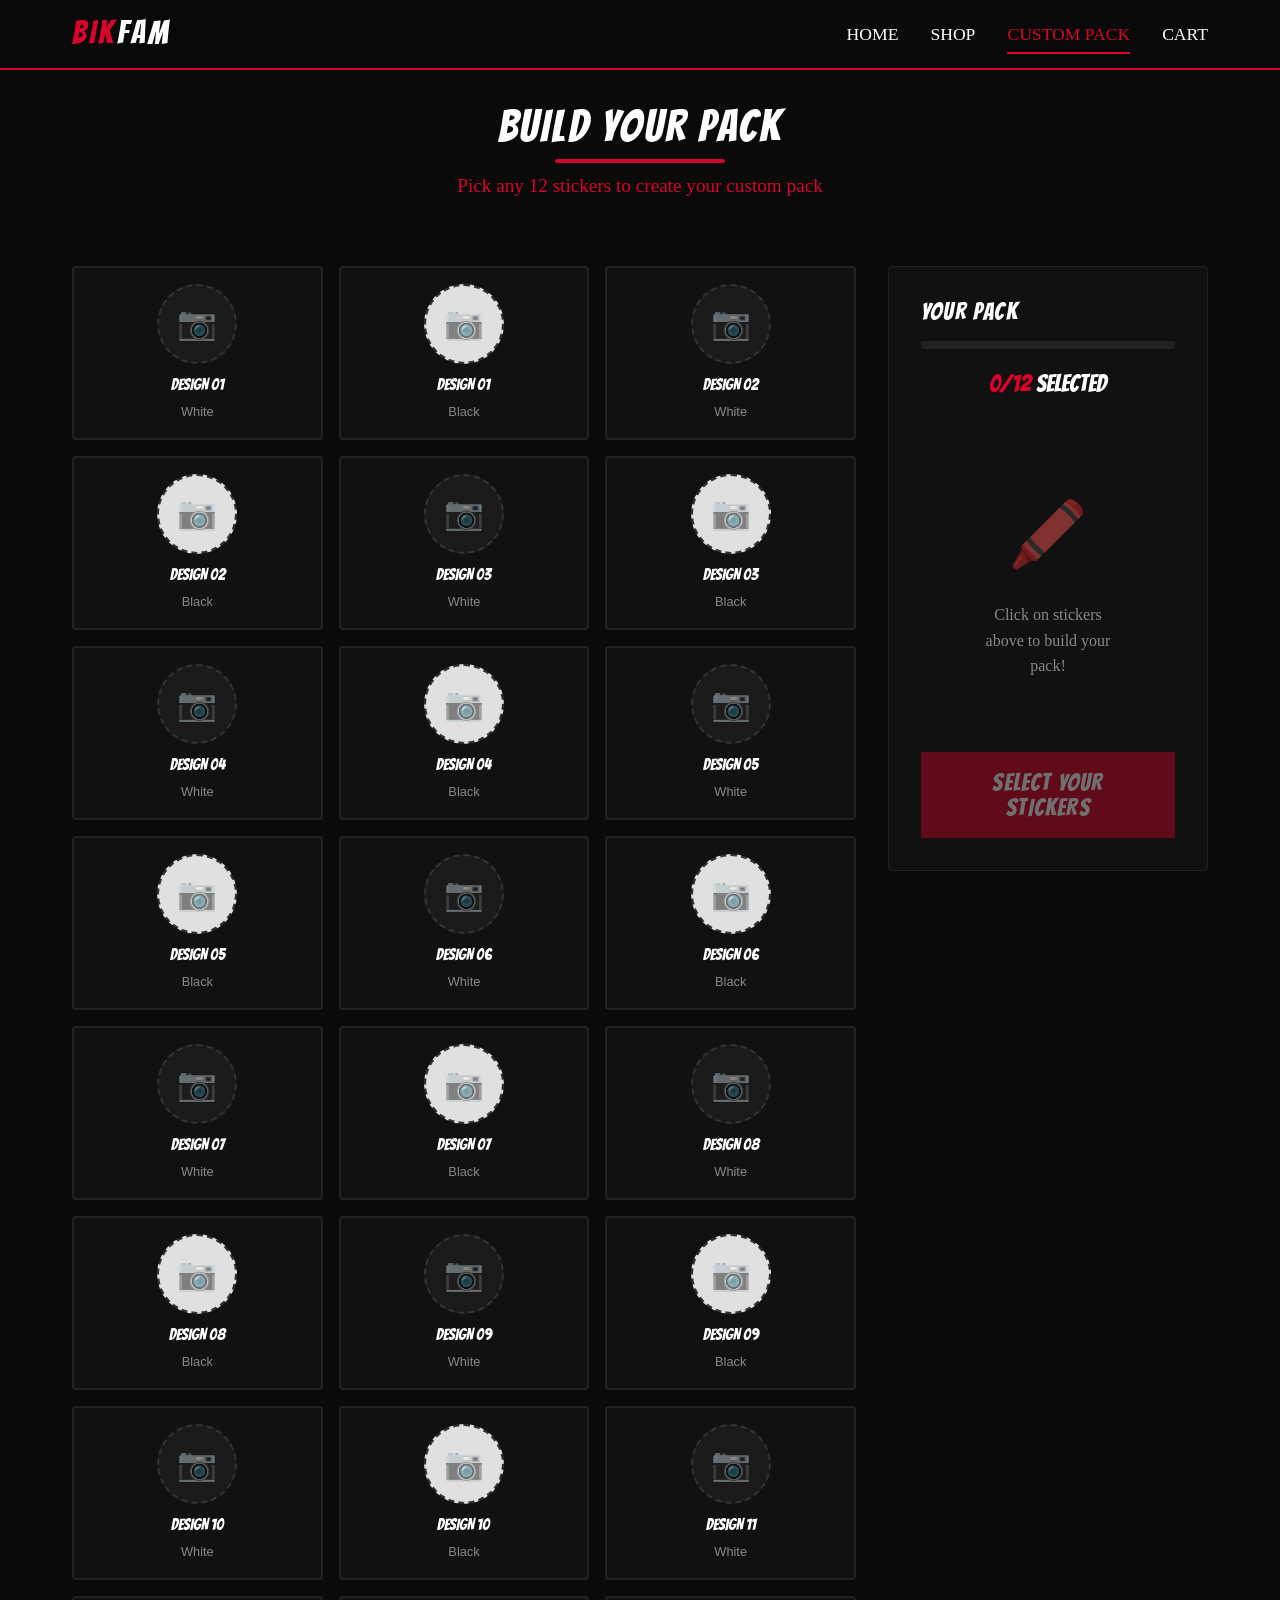
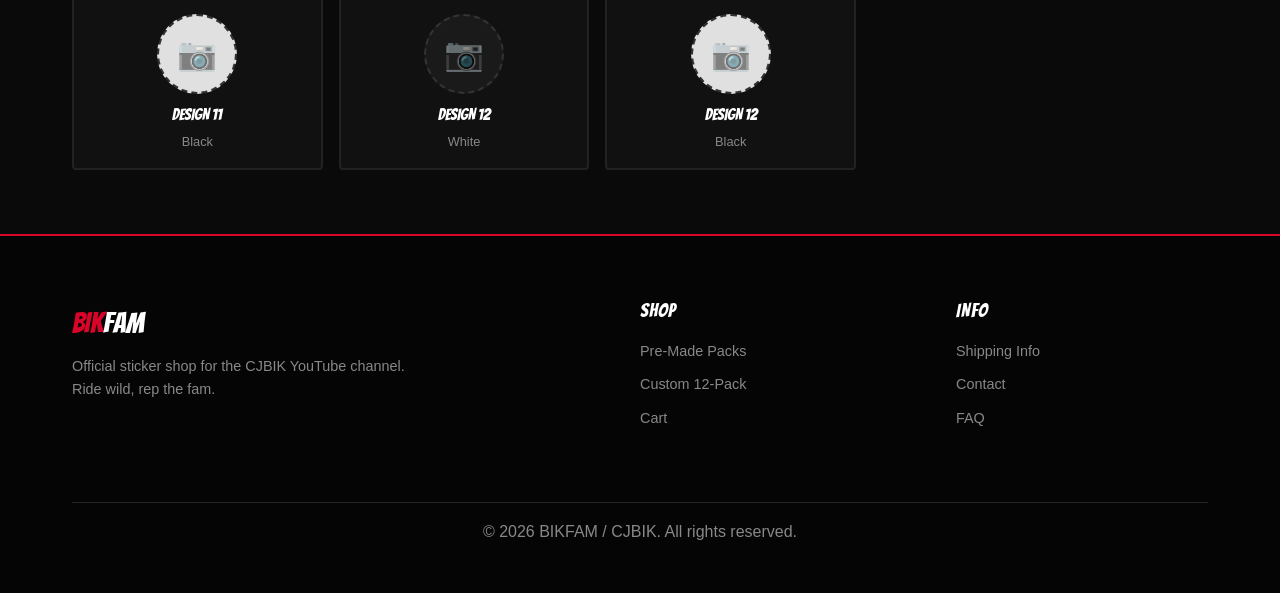
==== build.html @ 18ba194d "A lot" ====
<!DOCTYPE html>
<!-- ============================================================
     BIKFAM STICKER SHOP - Custom 12-Pack Builder
     ============================================================
     This page lets users build their own custom 12-pack by
     selecting individual stickers from a grid of all available
     designs.
     
     HOW IT WORKS:
     - All available stickers are loaded from js/build.js
     - Click a sticker to add it to your pack
     - Click it again to remove it
     - You need exactly 12 to add to cart
     - The sidebar shows your progress and selected items
     
     THINGS TO CUSTOMIZE:
     1. The price in js/build.js (search for PACK_PRICE)
     2. Add/remove stickers from the STICKERS array in build.js
     3. Replace emoji placeholders with real images
     ============================================================ -->

<html lang="en">
<head>
    <meta charset="UTF-8">
    <meta name="viewport" content="width=device-width, initial-scale=1.0">
    <meta name="description" content="Build your own custom 12-pack of BIKFAM stickers. Mix and match designs and colors.">
    <title>Custom Pack — BIKFAM Stickers</title>
    
    <!-- Google Fonts -->
    <link rel="preconnect" href="https://fonts.googleapis.com">
    <link rel="preconnect" href="https://fonts.gstatic.com" crossorigin>
    <link href="https://fonts.googleapis.com/css2?family=Bangers&family=Permanent+Marker&display=swap" rel="stylesheet">
    
    <link rel="stylesheet" href="css/style.css">
</head>
<body data-page="builder">

    <!-- ======== HEADER ======== -->
    <header class="site-header">
        <div class="header-inner">
            
            <a href="index.html" class="logo">
                <span class="logo-red">BIK</span>FAM
            </a>
            
            <button class="menu-toggle" aria-label="Toggle menu">☰</button>
            
            <nav class="nav-links">
                <a href="index.html">Home</a>
                <a href="shop.html">Shop</a>
                <a href="build.html" class="active">Custom Pack</a>
                <a href="cart.html" class="cart-link">
                    Cart
                    <span class="cart-count">0</span>
                </a>
            </nav>
            
        </div>
    </header>


    <!-- ======== MAIN CONTENT ======== -->
    <main class="main-content">
        
        <div class="container">
            
            <!-- PAGE HEADER -->
            <div class="section-header">
                <h1 class="section-title">Build Your Pack</h1>
                <p class="subheading">Pick any 12 stickers to create your custom pack</p>
            </div>
            
            <!-- ============================================================
                 BUILDER LAYOUT
                 ============================================================
                 Two-column layout:
                 LEFT:  Grid of all available stickers
                 RIGHT: Sidebar showing progress and selected items -->
            
            <div class="builder-layout">
                
                <!-- ======== STICKER GRID (LEFT) ======== -->
                <!-- 
                     The sticker grid is populated by JavaScript (js/build.js).
                     Each sticker from the STICKERS array in build.js gets
                     rendered as a clickable card here.
                     
                     The grid starts empty and gets filled in by JavaScript
                     when the page loads. This keeps the HTML clean and
                     makes it easy to add/remove stickers just by editing
                     the STICKERS array.
                -->
                <div class="sticker-grid">
                    <!-- Stickers will be inserted here by build.js -->
                </div>
                
                
                <!-- ======== SIDEBAR (RIGHT) ======== -->
                <!-- 
                     This sidebar shows the user's progress (X/12 selected),
                     a visual progress bar, the list of selected stickers,
                     and the "Add to Cart" button.
                     
                     It uses position: sticky so it follows you as you scroll
                     through the sticker grid on desktop.
                -->
                <aside class="builder-sidebar">
                    
                    <h3>Your Pack</h3>
                    
                    <!-- Progress bar showing how full the pack is -->
                    <div class="progress-bar">
                        <div class="progress-fill" style="width: 0%;"></div>
                    </div>
                    
                    <!-- Counter text (gets updated by JavaScript) -->
                    <div class="progress-text">
                        <span class="count">0/12</span> selected
                    </div>
                    
                    <!-- List of currently selected stickers -->
                    <div class="selected-list">
                        <div class="builder-empty">
                            <div class="empty-icon">🖍️</div>
                            <p>Click on stickers above to build your pack!</p>
                        </div>
                    </div>
                    
                    <!-- 
                         ADD TO CART BUTTON
                         This is disabled until exactly 12 stickers are selected.
                         The text updates dynamically thanks to build.js.
                         
                         IMPORTANT: The actual price is set in js/build.js.
                         Search for PACK_PRICE in that file to change it.
                    -->
                    <button class="btn btn-primary btn-lg btn-add-custom-pack" 
                            style="width: 100%; margin-top: var(--space-md);" 
                            disabled>
                        Select Your Stickers
                    </button>
                    
                    <!-- 
                         NOTE ABOUT THE CUSTOM PACK:
                         The JavaScript in build.js will handle adding this to
                         the cart. When "Add to Cart" is clicked, it creates a
                         custom pack item with all the selected sticker IDs
                         stored in the cart item so you know what was picked.
                    -->
                    
                </aside>
                
            </div>
            
        </div>
        
    </main>


    <!-- ======== FOOTER ======== -->
    <footer class="site-footer">
        <div class="container">
            
            <div class="footer-grid">
                
                <div>
                    <div class="footer-brand">
                        <span class="brand-red">BIK</span>FAM
                    </div>
                    <p class="footer-description">
                        Official sticker shop for the CJBIK YouTube channel. 
                        Ride wild, rep the fam.
                    </p>
                </div>
                
                <div>
                    <h4 class="footer-heading">Shop</h4>
                    <ul class="footer-links">
                        <li><a href="shop.html">Pre-Made Packs</a></li>
                        <li><a href="build.html">Custom 12-Pack</a></li>
                        <li><a href="cart.html">Cart</a></li>
                    </ul>
                </div>
                
                <div>
                    <h4 class="footer-heading">Info</h4>
                    <ul class="footer-links">
                        <li><a href="#">Shipping Info</a></li>
                        <li><a href="#">Contact</a></li>
                        <li><a href="#">FAQ</a></li>
                    </ul>
                </div>
                
            </div>
            
            <div class="footer-bottom">
                <p>&copy; 2026 BIKFAM / CJBIK. All rights reserved.</p>
            </div>
            
        </div>
    </footer>


    <!-- ======== JAVASCRIPT ======== -->
    <!-- Order matters: main.js first (it has the shared cart functions),
         then build.js (which uses those functions) -->
    <script src="js/main.js"></script>
    <script src="js/build.js"></script>

</body>
</html>
---- css/style.css ----
/* ============================================================
   BIKFAM STICKER SHOP - Main Stylesheet
   ============================================================
   This stylesheet controls ALL the visual styling for the site.
   It uses a graffiti/street-art aesthetic with a black & red
   color scheme to match the BIKFAM / CJBIK brand.
   
   TABLE OF CONTENTS:
   1.  CSS Custom Properties (Variables)
   2.  Reset & Base Styles
   3.  Typography & Fonts
   4.  Layout Utilities
   5.  Header & Navigation
   6.  Buttons
   7.  Cards (Product Cards)
   8.  Hero Section
   9.  Pages - Home
   10. Pages - Shop
   11. Pages - Builder
   12. Pages - Cart
   13. Footer
   14. Responsive (Mobile) Styles
   15. Animations
   ============================================================ */



/* ============================================================
   1. CSS CUSTOM PROPERTIES (Variables)
   ============================================================
   These are like design tokens - change them here and it updates
   everywhere. Think of them as the "brand colors" you can tweak.
   --* means it's a variable, and var(--varname) uses it. */

:root {
    /* --- COLORS --- */
    --color-bg:            #0a0a0a;   /* Near-black background */
    --color-bg-alt:        #111111;   /* Slightly lighter black for cards */
    --color-bg-darker:     #050505;   /* For footer / dark sections */
    --color-red-primary:   #d90429;   /* Main red - bold, aggressive */
    --color-red-bright:    #ef233c;   /* Brighter red for hover effects */
    --color-red-dark:      #8a0319;   /* Darker red for borders */
    --color-red-glow:      rgba(217, 4, 41, 0.3); /* Red glow effect */
    --color-white:         #ffffff;
    --color-text:          #e0e0e0;   /* Main body text */
    --color-text-muted:    #888888;   /* Less important text */
    --color-accent-yellow: #ffb703;   /* Yellow accent for contrast */
    
    /* --- FONTS --- */
    /* We load these from Google Fonts in the <head> of each page */
    --font-heading: 'Bangers', cursive;        /* Bold, comic/graffiti style for headings */
    --font-subheading: 'Permanent Marker', cursive; /* Handwritten marker style for subheadings */
    --font-body: 'Segoe UI', 'Roboto', Arial, sans-serif; /* Clean readable body text */
    
    /* --- SPACING --- */
    --space-xs:  0.25rem;  /* 4px */
    --space-sm:  0.5rem;   /* 8px */
    --space-md:  1rem;     /* 16px */
    --space-lg:  2rem;     /* 32px */
    --space-xl:  4rem;     /* 64px */
    
    /* --- SIZES --- */
    --max-width: 1200px;   /* Max content width on large screens */
    --header-height: 70px;
    
    /* --- BORDERS --- */
    --border-red: 2px solid var(--color-red-primary);
    --border-radius: 4px;
}



/* ============================================================
   2. RESET & BASE STYLES
   ============================================================
   This smooths out browser differences so everything looks
   consistent. Browsers have default styles that vary - this
   resets them to a clean baseline. */

*, *::before, *::after {
    box-sizing: border-box;   /* Makes padding/border count inside element width */
    margin: 0;
    padding: 0;
}

html {
    scroll-behavior: smooth;  /* Smooth scrolling when clicking anchor links */
}

body {
    font-family: var(--font-body);
    background-color: var(--color-bg);
    color: var(--color-text);
    line-height: 1.6;
    min-height: 100vh;
    display: flex;
    flex-direction: column;
}

/* Links - base style */
a {
    color: var(--color-red-primary);
    text-decoration: none;
    transition: color 0.2s ease;
}

a:hover {
    color: var(--color-red-bright);
}

/* Images - make them responsive by default */
img {
    max-width: 100%;
    height: auto;
    display: block;
}

/* Lists without bullets by default (we add them back when needed) */
ul {
    list-style: none;
}

/* Selection color - when you highlight text with your mouse */
::selection {
    background-color: var(--color-red-primary);
    color: var(--color-white);
}



/* ============================================================
   3. TYPOGRAPHY & FONTS
   ============================================================ */

/* Headings use the graffiti/comic font for impact */
h1, h2, h3, h4 {
    font-family: var(--font-heading);
    font-weight: 400;         /* Bangers looks best at normal weight */
    letter-spacing: 0.05em;   /* Slight spacing for readability */
    color: var(--color-white);
    text-transform: uppercase; /* Graffiti style - all caps */
    line-height: 1.1;
}

h1 { font-size: 3.5rem; margin-bottom: var(--space-md); }
h2 { font-size: 2.5rem; margin-bottom: var(--space-md); }
h3 { font-size: 1.8rem; margin-bottom: var(--space-sm); }
h4 { font-size: 1.3rem; margin-bottom: var(--space-sm); }

/* Subheadings use the marker/handwriting font */
.subheading {
    font-family: var(--font-subheading);
    font-size: 1.2rem;
    color: var(--color-red-primary);
    margin-bottom: var(--space-lg);
}

/* Body text styling */
p {
    margin-bottom: var(--space-md);
    font-size: 1rem;
}

/* Small / muted text */
.text-muted {
    color: var(--color-text-muted);
    font-size: 0.875rem;
}

/* Red highlight text */
.text-red {
    color: var(--color-red-primary);
}

/* Section headers - used for page section titles */
.section-title {
    text-align: center;
    font-size: 2.8rem;
    margin-bottom: var(--space-sm);
    position: relative;
    display: inline-block;
}

/* Decorative underline for section titles */
.section-title::after {
    content: '';
    display: block;
    width: 60%;
    height: 4px;
    background: var(--color-red-primary);
    margin: var(--space-sm) auto 0;
    border-radius: 2px;
}

/* Center wrapper for section titles */
.section-header {
    text-align: center;
    margin-bottom: var(--space-xl);
}



/* ============================================================
   4. LAYOUT UTILITIES
   ============================================================ */

/* Main container - centers content and limits width */
.container {
    width: 100%;
    max-width: var(--max-width);
    margin: 0 auto;           /* Centers the container */
    padding: 0 var(--space-lg);
}

/* Main content area - pushes footer down using flexbox */
.main-content {
    flex: 1;
    padding-top: calc(var(--header-height) + var(--space-lg));
    padding-bottom: var(--space-xl);
}

/* Grid helpers */
.grid-2 {
    display: grid;
    grid-template-columns: repeat(2, 1fr);
    gap: var(--space-lg);
}

.grid-3 {
    display: grid;
    grid-template-columns: repeat(3, 1fr);
    gap: var(--space-lg);
}

.grid-4 {
    display: grid;
    grid-template-columns: repeat(4, 1fr);
    gap: var(--space-md);
}

/* Flex helpers */
.flex-center {
    display: flex;
    align-items: center;
    justify-content: center;
}

.flex-between {
    display: flex;
    align-items: center;
    justify-content: space-between;
}

/* Section spacing */
.section {
    padding: var(--space-xl) 0;
}



/* ============================================================
   5. HEADER & NAVIGATION
   ============================================================
   Fixed top navigation bar that stays visible when scrolling.
   Has the BIKFAM logo on the left, nav links in the middle,
   and a cart icon on the right. */

.site-header {
    position: fixed;
    top: 0;
    left: 0;
    right: 0;
    z-index: 1000;            /* Stays above everything */
    height: var(--header-height);
    background: rgba(10, 10, 10, 0.95);
    border-bottom: 2px solid var(--color-red-primary);
    backdrop-filter: blur(10px); /* Frosted glass effect */
}

/* Inner header wrapper */
.header-inner {
    display: flex;
    align-items: center;
    justify-content: space-between;
    height: 100%;
    max-width: var(--max-width);
    margin: 0 auto;
    padding: 0 var(--space-lg);
}

/* Logo / site title */
.logo {
    font-family: var(--font-heading);
    font-size: 2rem;
    color: var(--color-white);
    text-transform: uppercase;
    letter-spacing: 0.1em;
    transition: color 0.2s;
}

.logo:hover {
    color: var(--color-red-primary);
}

.logo .logo-red {
    color: var(--color-red-primary);
}

/* Navigation links */
.nav-links {
    display: flex;
    gap: var(--space-lg);
    align-items: center;
}

.nav-links a {
    font-family: var(--font-subheading);
    font-size: 1.1rem;
    color: var(--color-white);
    text-transform: uppercase;
    position: relative;
    padding: var(--space-xs) 0;
    transition: color 0.2s;
}

/* Red underline on hover - like a graffiti tag underline */
.nav-links a::after {
    content: '';
    position: absolute;
    bottom: -2px;
    left: 0;
    width: 0;
    height: 2px;
    background: var(--color-red-primary);
    transition: width 0.3s ease;
}

.nav-links a:hover::after,
.nav-links a.active::after {
    width: 100%;
}

.nav-links a:hover {
    color: var(--color-red-primary);
}

/* Active page indicator */
.nav-links a.active {
    color: var(--color-red-primary);
}

/* Cart icon / link in header */
.cart-link {
    position: relative;
    display: flex;
    align-items: center;
    gap: var(--space-xs);
    font-family: var(--font-subheading);
    font-size: 1.1rem;
    color: var(--color-white);
}

.cart-link:hover {
    color: var(--color-red-primary);
}

/* The little number badge on the cart icon */
.cart-count {
    background: var(--color-red-primary);
    color: var(--color-white);
    font-size: 0.75rem;
    font-family: var(--font-body);
    font-weight: bold;
    width: 22px;
    height: 22px;
    border-radius: 50%;
    display: flex;
    align-items: center;
    justify-content: center;
    position: absolute;
    top: -10px;
    right: -14px;
}

/* Mobile hamburger menu button - hidden on desktop */
.menu-toggle {
    display: none;
    background: none;
    border: none;
    color: var(--color-white);
    font-size: 1.8rem;
    cursor: pointer;
}



/* ============================================================
   6. BUTTONS
   ============================================================
   Graffiti-style buttons with a bold, aggressive look. */

.btn {
    display: inline-block;
    font-family: var(--font-heading);
    font-size: 1.2rem;
    text-transform: uppercase;
    letter-spacing: 0.05em;
    padding: var(--space-sm) var(--space-lg);
    border: none;
    cursor: pointer;
    transition: all 0.3s ease;
    text-decoration: none;
    position: relative;
    overflow: hidden;
}

/* Primary red button - the main call-to-action */
.btn-primary {
    background: var(--color-red-primary);
    color: var(--color-white);
    border: 2px solid var(--color-red-primary);
}

.btn-primary:hover {
    background: var(--color-red-bright);
    border-color: var(--color-red-bright);
    transform: translateY(-2px);  /* Lifts up slightly */
    box-shadow: 0 4px 20px var(--color-red-glow);
}

/* Secondary / outline button - inverted look */
.btn-outline {
    background: transparent;
    color: var(--color-red-primary);
    border: 2px solid var(--color-red-primary);
}

.btn-outline:hover {
    background: var(--color-red-primary);
    color: var(--color-white);
    transform: translateY(-2px);
    box-shadow: 0 4px 20px var(--color-red-glow);
}

/* Disabled button state */
.btn:disabled {
    opacity: 0.4;
    cursor: not-allowed;
    transform: none !important;
    box-shadow: none !important;
}

/* Small button variant */
.btn-sm {
    font-size: 1rem;
    padding: var(--space-xs) var(--space-md);
}

/* Large button variant */
.btn-lg {
    font-size: 1.5rem;
    padding: var(--space-md) var(--space-xl);
}



/* ============================================================
   7. CARDS (Product Cards)
   ============================================================
   Reusable card component for displaying products. */

.card {
    background: var(--color-bg-alt);
    border: 1px solid #222;
    border-radius: var(--border-radius);
    overflow: hidden;
    transition: all 0.3s ease;
    position: relative;
}

.card:hover {
    border-color: var(--color-red-primary);
    transform: translateY(-4px);
    box-shadow: 0 8px 30px var(--color-red-glow);
}

/* Card image area */
.card-image {
    width: 100%;
    aspect-ratio: 1;            /* Makes it a perfect square */
    background: var(--color-bg-darker);
    display: flex;
    align-items: center;
    justify-content: center;
    overflow: hidden;
    position: relative;
}

.card-image img {
    width: 100%;
    height: 100%;
    object-fit: cover;          /* Crops image to fit nicely */
}

/* Placeholder content inside card images */
.card-placeholder {
    width: 100%;
    height: 100%;
    display: flex;
    flex-direction: column;
    align-items: center;
    justify-content: center;
    font-family: var(--font-heading), sans-serif;
    font-size: 1rem;
    color: #555;
    text-transform: uppercase;
    background: var(--color-bg-darker);
    border: 2px dashed #333;
    margin: 0;
    padding: 0;
    gap: 8px;
}

.card-placeholder .placeholder-icon {
    font-size: 2.5rem;
    line-height: 1;
}

.card-placeholder .placeholder-text {
    color: #444;
    letter-spacing: 0.1em;
}

/* Card body content */
.card-body {
    padding: var(--space-md);
}

.card-title {
    font-family: var(--font-heading);
    font-size: 1.4rem;
    color: var(--color-white);
    margin-bottom: var(--space-xs);
    text-transform: uppercase;
}

.card-description {
    font-size: 0.9rem;
    color: var(--color-text-muted);
    margin-bottom: var(--space-md);
}

.card-price {
    font-family: var(--font-heading);
    font-size: 1.3rem;
    color: var(--color-red-primary);
    margin-bottom: var(--space-md);
}

/* Price placeholder style */
.price-placeholder {
    font-family: var(--font-subheading);
    font-size: 0.85rem;
    color: var(--color-text-muted);
    background: rgba(217, 4, 41, 0.1);
    border: 1px dashed var(--color-red-dark);
    padding: var(--space-xs) var(--space-sm);
    border-radius: var(--border-radius);
    display: inline-block;
}

.card-footer {
    padding: 0 var(--space-md) var(--space-md);
}



/* ============================================================
   8. HERO SECTION
   ============================================================
   Big, bold hero section for the homepage. */

.hero {
    min-height: 80vh;
    display: flex;
    align-items: center;
    justify-content: center;
    text-align: center;
    position: relative;
    overflow: hidden;
    background: 
        radial-gradient(ellipse at 20% 50%, rgba(217, 4, 41, 0.15) 0%, transparent 50%),
        radial-gradient(ellipse at 80% 50%, rgba(217, 4, 41, 0.1) 0%, transparent 50%),
        var(--color-bg);
    border-bottom: 3px solid var(--color-red-primary);
}

/* Decorative "spray paint" specks - creates a graffiti texture feel */
.hero::before {
    content: '';
    position: absolute;
    top: 0;
    left: 0;
    right: 0;
    bottom: 0;
    background-image: 
        radial-gradient(2px 2px at 20px 30px, rgba(217, 4, 41, 0.3), transparent),
        radial-gradient(2px 2px at 40px 70px, rgba(217, 4, 41, 0.2), transparent),
        radial-gradient(3px 3px at 50px 160px, rgba(217, 4, 41, 0.15), transparent),
        radial-gradient(2px 2px at 90px 40px, rgba(217, 4, 41, 0.25), transparent),
        radial-gradient(2px 2px at 160px 120px, rgba(217, 4, 41, 0.2), transparent),
        radial-gradient(2px 2px at 200px 50px, rgba(217, 4, 41, 0.3), transparent),
        radial-gradient(3px 3px at 300px 180px, rgba(217, 4, 41, 0.15), transparent),
        radial-gradient(2px 2px at 400px 90px, rgba(217, 4, 41, 0.2), transparent),
        radial-gradient(2px 2px at 500px 200px, rgba(217, 4, 41, 0.25), transparent),
        radial-gradient(2px 2px at 600px 60px, rgba(217, 4, 41, 0.15), transparent),
        radial-gradient(3px 3px at 700px 150px, rgba(217, 4, 41, 0.2), transparent),
        radial-gradient(2px 2px at 800px 100px, rgba(217, 4, 41, 0.3), transparent);
    pointer-events: none; /* Lets clicks pass through to elements below */
}

.hero-content {
    position: relative;
    z-index: 1;
    padding: var(--space-xl);
}

.hero-title {
    font-size: 5rem;
    font-family: var(--font-heading);
    color: var(--color-white);
    text-transform: uppercase;
    letter-spacing: 0.08em;
    margin-bottom: var(--space-sm);
    line-height: 1.1;
    text-shadow: 0 0 30px var(--color-red-glow);
}

.hero-title .hero-red {
    color: var(--color-red-primary);
}

.hero-subtitle {
    font-family: var(--font-subheading);
    font-size: 1.5rem;
    color: var(--color-text-muted);
    margin-bottom: var(--space-lg);
}

.hero-cta {
    display: flex;
    gap: var(--space-md);
    justify-content: center;
    flex-wrap: wrap;
}

/* Hero "drip" effect at the bottom - like spray paint dripping */
.hero-drip {
    position: absolute;
    bottom: -2px;
    left: 0;
    right: 0;
    height: 20px;
    background: var(--color-bg);
    border-radius: 50% 50% 0 0 / 100% 100% 0 0;
}

/* Spray paint drip decorations */
.drip-decoration {
    position: absolute;
    bottom: -2px;
    width: 8px;
    height: 30px;
    background: var(--color-red-primary);
    border-radius: 0 0 4px 4px;
}

.drip-decoration:nth-child(1) { left: 15%; height: 25px; }
.drip-decoration:nth-child(2) { left: 30%; height: 40px; }
.drip-decoration:nth-child(3) { left: 55%; height: 20px; }
.drip-decoration:nth-child(4) { left: 70%; height: 35px; }
.drip-decoration:nth-child(5) { left: 85%; height: 28px; }



/* ============================================================
   9. PAGE - HOME
   ============================================================ */

/* Featured products section on home */
.featured-grid {
    display: grid;
    grid-template-columns: repeat(2, 1fr);
    gap: var(--space-lg);
    max-width: 800px;
    margin: 0 auto;
}

/* About / story section on home */
.story-section {
    background: var(--color-bg-alt);
    border-top: 2px solid var(--color-red-primary);
    border-bottom: 2px solid var(--color-red-primary);
}

.story-content {
    max-width: 800px;
    margin: 0 auto;
    text-align: center;
}

.story-content p {
    font-size: 1.1rem;
    line-height: 1.8;
}

/* Community / social links */
.social-links {
    display: flex;
    gap: var(--space-lg);
    justify-content: center;
    flex-wrap: wrap;
}

.social-link {
    display: flex;
    align-items: center;
    gap: var(--space-sm);
    font-family: var(--font-subheading);
    font-size: 1.1rem;
    color: var(--color-white);
    padding: var(--space-sm) var(--space-md);
    border: 1px solid #333;
    border-radius: var(--border-radius);
    transition: all 0.3s;
}

.social-link:hover {
    border-color: var(--color-red-primary);
    color: var(--color-red-primary);
    background: rgba(217, 4, 41, 0.05);
}

/* "How it works" steps */
.steps {
    display: grid;
    grid-template-columns: repeat(3, 1fr);
    gap: var(--space-lg);
    counter-reset: step-counter;  /* For numbering steps */
}

.step {
    text-align: center;
    position: relative;
    padding: var(--space-lg) var(--space-md);
}

.step-number {
    font-family: var(--font-heading);
    font-size: 3rem;
    color: var(--color-red-primary);
    opacity: 0.5;
    display: block;
    margin-bottom: var(--space-sm);
}

.step-title {
    font-family: var(--font-heading);
    font-size: 1.3rem;
    color: var(--color-white);
    margin-bottom: var(--space-sm);
    text-transform: uppercase;
}

.step-text {
    font-size: 0.95rem;
    color: var(--color-text-muted);
}



/* ============================================================
   10. PAGE - SHOP
    ============================================================ */

.shop-grid {
    display: grid;
    grid-template-columns: repeat(2, 1fr);
    gap: var(--space-xl);
    max-width: 900px;
    margin: 0 auto;
}

/* Sticker color indicator badge */
.color-badge {
    display: inline-block;
    padding: 2px 10px;
    border-radius: 12px;
    font-size: 0.75rem;
    font-weight: bold;
    text-transform: uppercase;
    margin-bottom: var(--space-sm);
}

.color-badge-white {
    background: #333;
    color: var(--color-white);
    border: 1px solid #555;
}

.color-badge-black {
    background: var(--color-white);
    color: var(--color-bg);
    border: 1px solid #555;
}

/* Pack contents list */
.pack-contents {
    margin-bottom: var(--space-md);
}

.pack-contents li {
    font-size: 0.9rem;
    color: var(--color-text-muted);
    padding: 2px 0;
}

.pack-contents li::before {
    content: '>';
    color: var(--color-red-primary);
    margin-right: var(--space-sm);
    font-weight: bold;
}



/* ============================================================
   11. PAGE - BUILDER (Custom 12-Pack)
    ============================================================ */

/* Builder layout - sidebar + grid */
.builder-layout {
    display: grid;
    grid-template-columns: 1fr 320px;
    gap: var(--space-lg);
    align-items: start;
}

/* Grid of available stickers to pick from */
.sticker-grid {
    display: grid;
    grid-template-columns: repeat(3, 1fr);
    gap: var(--space-md);
}

/* Individual sticker option in the builder */
.sticker-option {
    background: var(--color-bg-alt);
    border: 2px solid #222;
    border-radius: var(--border-radius);
    padding: var(--space-md);
    text-align: center;
    cursor: pointer;            /* Shows clickable hand */
    transition: all 0.3s ease;
    user-select: none;          /* Prevents text selection when clicking fast */
}

.sticker-option:hover {
    border-color: var(--color-text-muted);
    transform: translateY(-2px);
}

/* Selected state - glows red with a check indicator */
.sticker-option.selected {
    border-color: var(--color-red-primary);
    background: rgba(217, 4, 41, 0.1);
    box-shadow: 0 0 15px var(--color-red-glow);
    position: relative;
}

.sticker-option.selected::after {
    content: '✓';
    position: absolute;
    top: var(--space-xs);
    right: var(--space-xs);
    background: var(--color-red-primary);
    color: var(--color-white);
    width: 24px;
    height: 24px;
    border-radius: 50%;
    display: flex;
    align-items: center;
    justify-content: center;
    font-size: 0.8rem;
    font-weight: bold;
}

.sticker-option .sticker-preview {
    width: 80px;
    height: 80px;
    margin: 0 auto var(--space-sm);
    border-radius: 50%;
    display: flex;
    align-items: center;
    justify-content: center;
    font-family: var(--font-heading);
    font-size: 2rem;
    border: 2px dashed #333;
    position: relative;
}

.sticker-option .sticker-preview .img-placeholder {
    opacity: 0.5;
    font-size: 2rem;
}

.sticker-option .sticker-name {
    font-family: var(--font-heading);
    font-size: 1rem;
    color: var(--color-white);
    text-transform: uppercase;
    margin-bottom: var(--space-xs);
}

.sticker-option .sticker-color {
    font-size: 0.8rem;
    color: var(--color-text-muted);
}

/* Builder sidebar - shows selected and progress */
.builder-sidebar {
    background: var(--color-bg-alt);
    border: 1px solid #222;
    border-radius: var(--border-radius);
    padding: var(--space-lg);
    position: sticky;
    top: calc(var(--header-height) + var(--space-lg));
}

.builder-sidebar h3 {
    font-size: 1.5rem;
    margin-bottom: var(--space-md);
}

/* Progress bar showing how many of 12 selected */
.progress-bar {
    width: 100%;
    height: 8px;
    background: #222;
    border-radius: 4px;
    overflow: hidden;
    margin-bottom: var(--space-md);
}

.progress-fill {
    height: 100%;
    background: var(--color-red-primary);
    width: 0%;
    transition: width 0.3s ease;
    border-radius: 4px;
}

.progress-text {
    font-family: var(--font-heading);
    font-size: 1.5rem;
    color: var(--color-white);
    text-align: center;
    margin-bottom: var(--space-md);
}

.progress-text .count {
    color: var(--color-red-primary);
}

/* Selected items list in sidebar */
.selected-list {
    max-height: 300px;
    overflow-y: auto;
    margin-bottom: var(--space-md);
}

.selected-item {
    display: flex;
    align-items: center;
    justify-content: space-between;
    padding: var(--space-sm) 0;
    border-bottom: 1px solid #222;
    font-size: 0.9rem;
}

.selected-item:last-child {
    border-bottom: none;
}

.selected-item .remove-btn {
    background: none;
    border: none;
    color: var(--color-red-primary);
    cursor: pointer;
    font-size: 1.1rem;
    padding: 0 var(--space-xs);
    transition: color 0.2s;
}

.selected-item .remove-btn:hover {
    color: var(--color-red-bright);
}

/* Empty state message in builder */
.builder-empty {
    text-align: center;
    padding: var(--space-xl);
    color: var(--color-text-muted);
    font-family: var(--font-subheading);
}

.builder-empty .empty-icon {
    font-size: 4rem;
    margin-bottom: var(--space-md);
    opacity: 0.5;
}



/* ============================================================
   12. PAGE - CART
    ============================================================ */

.cart-layout {
    display: grid;
    grid-template-columns: 1fr 380px;
    gap: var(--space-xl);
    align-items: start;
}

/* Cart items list */
.cart-items {
    background: var(--color-bg-alt);
    border: 1px solid #222;
    border-radius: var(--border-radius);
    overflow: hidden;
}

.cart-item {
    display: grid;
    grid-template-columns: 80px 1fr auto auto;
    gap: var(--space-md);
    align-items: center;
    padding: var(--space-md);
    border-bottom: 1px solid #222;
}

.cart-item:last-child {
    border-bottom: none;
}

.cart-item-image {
    width: 80px;
    height: 80px;
    background: var(--color-bg-darker);
    border-radius: var(--border-radius);
    display: flex;
    align-items: center;
    justify-content: center;
    font-size: 2rem;
}

.cart-item-info h4 {
    font-family: var(--font-heading);
    font-size: 1.1rem;
    color: var(--color-white);
    margin-bottom: 2px;
}

.cart-item-info .item-detail {
    font-size: 0.85rem;
    color: var(--color-text-muted);
}

.cart-item-quantity {
    display: flex;
    align-items: center;
    gap: var(--space-sm);
}

.qty-btn {
    background: #222;
    border: 1px solid #333;
    color: var(--color-white);
    width: 30px;
    height: 30px;
    border-radius: var(--border-radius);
    cursor: pointer;
    display: flex;
    align-items: center;
    justify-content: center;
    transition: all 0.2s;
}

.qty-btn:hover {
    background: var(--color-red-primary);
    border-color: var(--color-red-primary);
}

.cart-item-total {
    font-family: var(--font-heading);
    font-size: 1.2rem;
    color: var(--color-red-primary);
    text-align: right;
}

.cart-item-remove {
    background: none;
    border: none;
    color: var(--color-text-muted);
    cursor: pointer;
    font-size: 0.8rem;
    padding: var(--space-xs);
    transition: color 0.2s;
}

.cart-item-remove:hover {
    color: var(--color-red-primary);
}

/* Cart sidebar / summary */
.cart-summary {
    background: var(--color-bg-alt);
    border: 1px solid #222;
    border-radius: var(--border-radius);
    padding: var(--space-lg);
    position: sticky;
    top: calc(var(--header-height) + var(--space-lg));
}

.cart-summary h3 {
    font-size: 1.5rem;
    margin-bottom: var(--space-lg);
    padding-bottom: var(--space-md);
    border-bottom: 1px solid #222;
}

.summary-row {
    display: flex;
    justify-content: space-between;
    margin-bottom: var(--space-md);
    font-size: 0.95rem;
}

.summary-row.total {
    font-family: var(--font-heading);
    font-size: 1.4rem;
    color: var(--color-white);
    padding-top: var(--space-md);
    border-top: 2px solid var(--color-red-primary);
    margin-top: var(--space-md);
}

.summary-row.total .amount {
    color: var(--color-red-primary);
}

/* Empty cart state */
.cart-empty {
    text-align: center;
    padding: var(--space-xl);
}

.cart-empty .empty-icon {
    font-size: 5rem;
    margin-bottom: var(--space-md);
    opacity: 0.5;
}

/* Stripe / checkout notice */
.stripe-notice {
    background: rgba(217, 4, 41, 0.1);
    border: 1px dashed var(--color-red-dark);
    border-radius: var(--border-radius);
    padding: var(--space-md);
    margin-top: var(--space-md);
    font-size: 0.85rem;
    color: var(--color-text-muted);
}

.stripe-notice strong {
    color: var(--color-red-primary);
    display: block;
    margin-bottom: var(--space-xs);
    font-family: var(--font-subheading);
    text-transform: uppercase;
}



/* ============================================================
   13. FOOTER
    ============================================================ */

.site-footer {
    background: var(--color-bg-darker);
    border-top: 2px solid var(--color-red-primary);
    padding: var(--space-xl) 0 var(--space-lg);
    margin-top: auto;           /* Pushes footer to bottom with flex */
}

.footer-grid {
    display: grid;
    grid-template-columns: 2fr 1fr 1fr;
    gap: var(--space-xl);
}

.footer-brand {
    font-family: var(--font-heading);
    font-size: 1.8rem;
    color: var(--color-white);
    margin-bottom: var(--space-sm);
}

.footer-brand .brand-red {
    color: var(--color-red-primary);
}

.footer-description {
    font-size: 0.9rem;
    color: var(--color-text-muted);
    max-width: 350px;
}

.footer-heading {
    font-family: var(--font-heading);
    font-size: 1.2rem;
    color: var(--color-white);
    margin-bottom: var(--space-md);
    text-transform: uppercase;
}

.footer-links li {
    margin-bottom: var(--space-sm);
}

.footer-links a {
    color: var(--color-text-muted);
    font-size: 0.9rem;
    transition: color 0.2s;
}

.footer-links a:hover {
    color: var(--color-red-primary);
}

.footer-bottom {
    margin-top: var(--space-xl);
    padding-top: var(--space-md);
    border-top: 1px solid #222;
    text-align: center;
    font-size: 0.85rem;
    color: var(--color-text-muted);
}



/* ============================================================
   14. RESPONSIVE (MOBILE) STYLES
    ============================================================
   These kick in at different screen widths to make the site
   look good on phones and tablets. */

/* Tablet and below - screens smaller than 900px */
@media (max-width: 900px) {
    h1 { font-size: 2.8rem; }
    h2 { font-size: 2rem; }
    
    .hero-title { font-size: 3.5rem; }
    .hero-subtitle { font-size: 1.2rem; }
    
    .grid-2, .grid-3, .grid-4 { grid-template-columns: repeat(2, 1fr); }
    
    .shop-grid,
    .featured-grid { grid-template-columns: 1fr; }
    
    .builder-layout {
        grid-template-columns: 1fr;
    }
    
    .builder-sidebar {
        position: static;       /* No longer sticky on mobile */
    }
    
    .cart-layout {
        grid-template-columns: 1fr;
    }
    
    .steps {
        grid-template-columns: 1fr;
    }
    
    .footer-grid {
        grid-template-columns: 1fr 1fr;
    }
    
    .sticker-grid {
        grid-template-columns: repeat(2, 1fr);
    }
    
    .cart-item {
        grid-template-columns: 60px 1fr;
        gap: var(--space-sm);
    }
    
    .cart-item-total,
    .cart-item-remove {
        grid-column: 2;
    }
}

/* Mobile - screens smaller than 600px */
@media (max-width: 600px) {
    h1 { font-size: 2.2rem; }
    h2 { font-size: 1.6rem; }
    
    .container {
        padding: 0 var(--space-md);
    }
    
    .hero-title { font-size: 2.5rem; }
    .hero-subtitle { font-size: 1rem; }
    .hero { min-height: 60vh; }
    
    /* Mobile nav - hamburger menu */
    .menu-toggle {
        display: block;
    }
    
    .nav-links {
        display: none;           /* Hidden by default on mobile */
        position: absolute;
        top: var(--header-height);
        left: 0;
        right: 0;
        background: rgba(10, 10, 10, 0.98);
        flex-direction: column;
        padding: var(--space-lg);
        border-bottom: 2px solid var(--color-red-primary);
        gap: var(--space-md);
    }
    
    .nav-links.open {
        display: flex;           /* Shown when toggled */
    }
    
    .grid-2, .grid-3, .grid-4 {
        grid-template-columns: 1fr;
    }
    
    .featured-grid { grid-template-columns: 1fr; }
    .shop-grid { grid-template-columns: 1fr; }
    .sticker-grid { grid-template-columns: repeat(2, 1fr); }
    
    .footer-grid {
        grid-template-columns: 1fr;
    }
    
    .cart-item {
        grid-template-columns: 1fr;
        text-align: center;
    }
    
    .cart-item-image {
        margin: 0 auto;
    }
    
    .hero-cta {
        flex-direction: column;
        align-items: center;
    }
    
    .btn-lg {
        width: 100%;
        text-align: center;
    }
    
    .section-title {
        font-size: 2rem;
    }
}



/* ============================================================
   15. ANIMATIONS
    ============================================================ */

/* Fade-in animation for page content */
@keyframes fadeIn {
    from { opacity: 0; transform: translateY(20px); }
    to   { opacity: 1; transform: translateY(0); }
}

.fade-in {
    animation: fadeIn 0.6s ease forwards;
}

.fade-in-delay-1 { animation-delay: 0.1s; }
.fade-in-delay-2 { animation-delay: 0.2s; }
.fade-in-delay-3 { animation-delay: 0.3s; }

/* Pulsing glow effect - good for call-to-action elements */
@keyframes pulseGlow {
    0%, 100% { box-shadow: 0 0 10px var(--color-red-glow); }
    50%      { box-shadow: 0 0 25px var(--color-red-glow), 0 0 50px rgba(217, 4, 41, 0.1); }
}

.pulse-glow {
    animation: pulseGlow 2s ease-in-out infinite;
}

/* Drip animation - makes the drips slowly grow */
@keyframes drip {
    0%   { height: 0; opacity: 0; }
    50%  { opacity: 1; }
    100% { height: var(--drip-height, 30px); opacity: 0.8; }
}

.drip-decoration {
    animation: drip 3s ease-in-out infinite;
}

.drip-decoration:nth-child(2) { animation-delay: 0.5s; }
.drip-decoration:nth-child(3) { animation-delay: 1s; }
.drip-decoration:nth-child(4) { animation-delay: 1.5s; }
.drip-decoration:nth-child(5) { animation-delay: 2s; }

/* Spray flick / shake for hover effects */
@keyframes sprayFlick {
    0%   { transform: translate(0, 0) rotate(0deg); }
    25%  { transform: translate(2px, -1px) rotate(0.5deg); }
    50%  { transform: translate(-1px, 1px) rotate(-0.5deg); }
    75%  { transform: translate(1px, 2px) rotate(0.3deg); }
    100% { transform: translate(0, 0) rotate(0deg); }
}
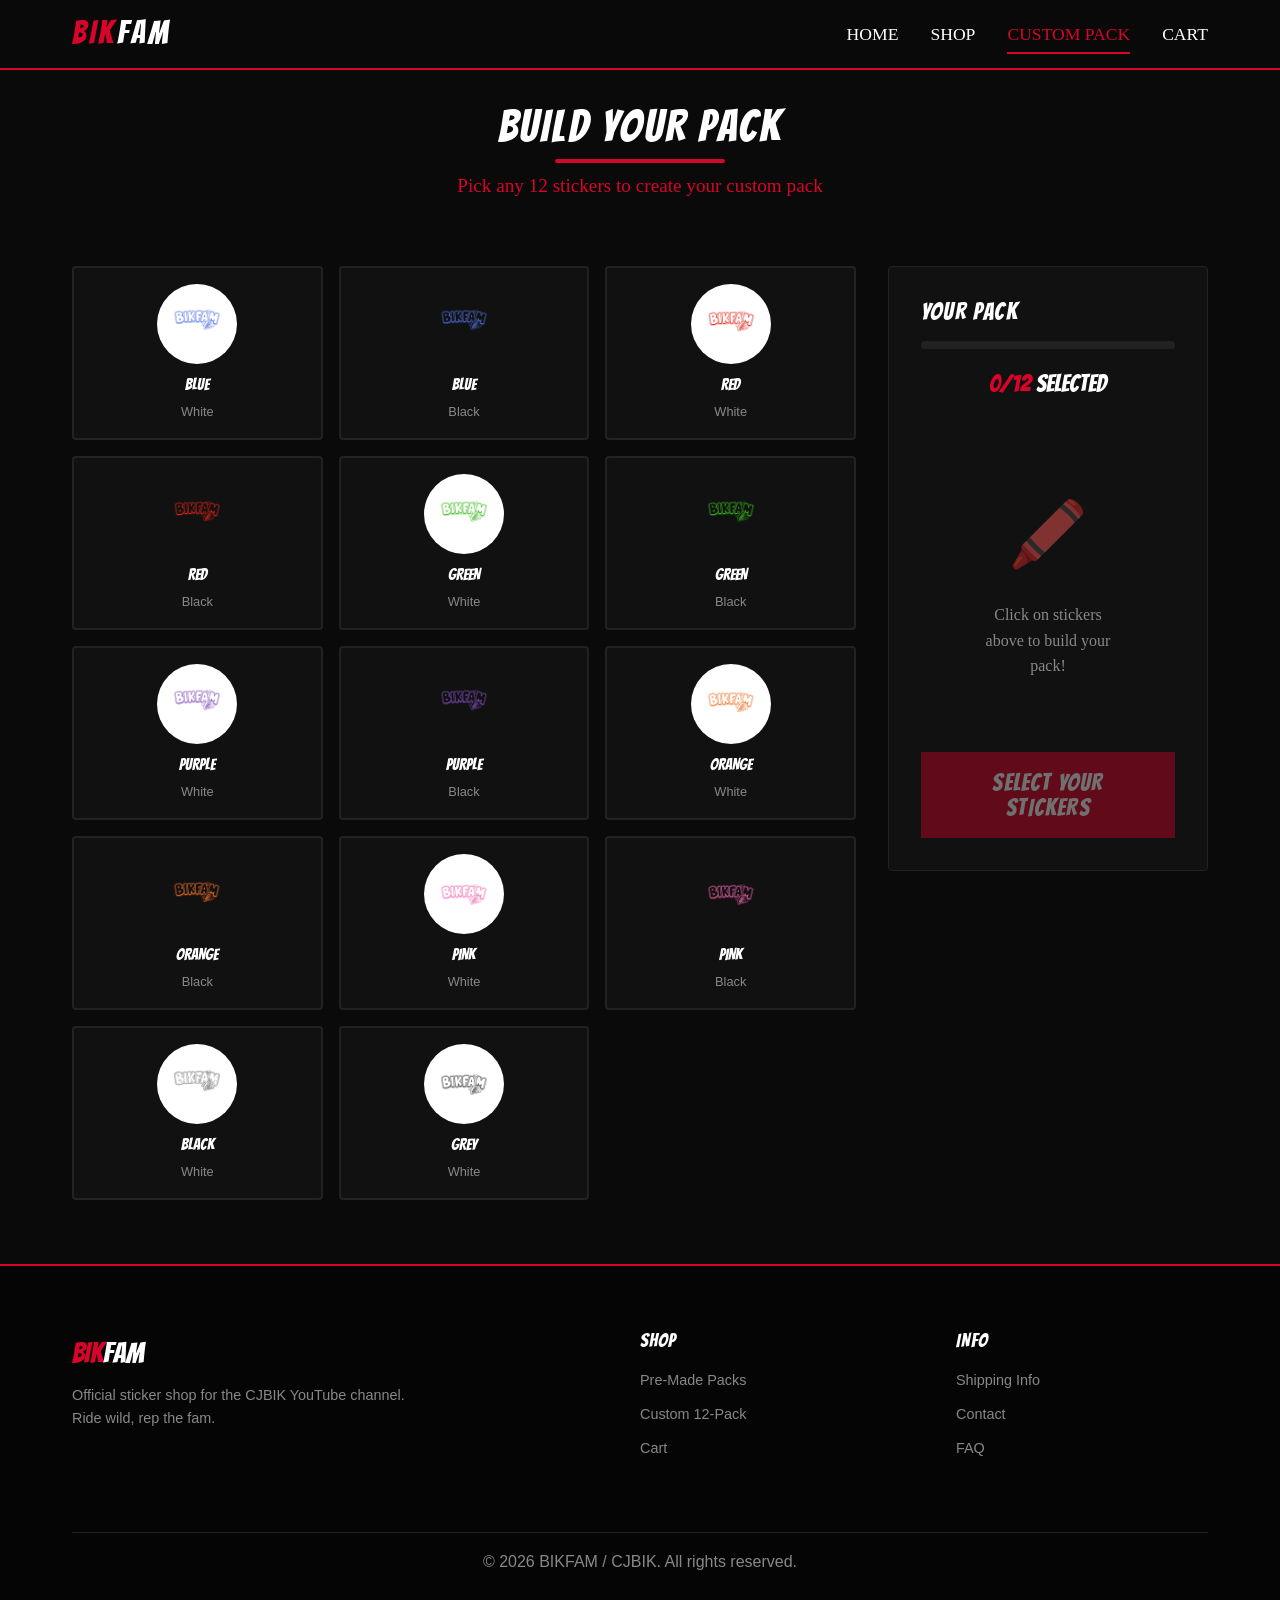
==== commit 36386fc8: "Add favicon link to all pages" ====
--- a/build.html
+++ b/build.html
@@ -32,6 +32,7 @@
     <link href="https://fonts.googleapis.com/css2?family=Bangers&family=Permanent+Marker&display=swap" rel="stylesheet">
     
     <link rel="stylesheet" href="css/style.css">
+    <link rel="icon" href="images/favicon.png" type="image/png">
 </head>
 <body data-page="builder">
 
@@ -39,17 +40,17 @@
     <header class="site-header">
         <div class="header-inner">
             
-            <a href="index.html" class="logo">
+            <a href="/" class="logo">
                 <span class="logo-red">BIK</span>FAM
             </a>
             
             <button class="menu-toggle" aria-label="Toggle menu">☰</button>
             
             <nav class="nav-links">
-                <a href="index.html">Home</a>
-                <a href="shop.html">Shop</a>
-                <a href="build.html" class="active">Custom Pack</a>
-                <a href="cart.html" class="cart-link">
+                <a href="/">Home</a>
+                <a href="/shop">Shop</a>
+                <a href="/build" class="active">Custom Pack</a>
+                <a href="/cart" class="cart-link">
                     Cart
                     <span class="cart-count">0</span>
                 </a>
@@ -176,9 +177,9 @@
                 <div>
                     <h4 class="footer-heading">Shop</h4>
                     <ul class="footer-links">
-                        <li><a href="shop.html">Pre-Made Packs</a></li>
-                        <li><a href="build.html">Custom 12-Pack</a></li>
-                        <li><a href="cart.html">Cart</a></li>
+                        <li><a href="/shop">Pre-Made Packs</a></li>
+                        <li><a href="/build">Custom 12-Pack</a></li>
+                        <li><a href="/cart">Cart</a></li>
                     </ul>
                 </div>
                 
--- a/css/style.css
+++ b/css/style.css
@@ -687,13 +687,167 @@
    9. PAGE - HOME
    ============================================================ */
 
-/* Featured products section on home */
-.featured-grid {
+/* 3-column grid for Standard / White / Black pack cards */
+.packs-grid-3 {
     display: grid;
-    grid-template-columns: repeat(2, 1fr);
+    grid-template-columns: repeat(3, 1fr);
     gap: var(--space-lg);
-    max-width: 800px;
+    max-width: 1100px;
     margin: 0 auto;
+}
+
+/* 2-column grid for custom decal cards */
+.custom-decals-grid {
+    display: grid;
+    grid-template-columns: 1fr 1fr;
+    gap: var(--space-lg);
+    max-width: 900px;
+    margin: var(--space-xl) auto 0;
+}
+
+.custom-decals-grid .card {
+    text-align: center;
+}
+
+.custom-decals-grid .card-body {
+    padding-bottom: var(--space-sm);
+}
+
+/* 2-column grid for standard pre-made decals */
+.decals-grid {
+    display: grid;
+    grid-template-columns: 1fr 1fr;
+    gap: var(--space-lg);
+    max-width: 900px;
+    margin: var(--space-xl) auto 0;
+}
+
+.decals-grid .card {
+    text-align: center;
+}
+
+.decals-grid .card-body {
+    padding-bottom: var(--space-sm);
+}
+
+/* Color selector — row of circles */
+.color-selector {
+    display: flex;
+    gap: 6px;
+    justify-content: center;
+    flex-wrap: wrap;
+    margin: var(--space-md) 0;
+}
+
+.color-option {
+    width: 28px;
+    height: 28px;
+    border-radius: 50%;
+    border: 2px solid transparent;
+    cursor: pointer;
+    transition: all 0.2s;
+    flex-shrink: 0;
+}
+
+.color-option:hover {
+    transform: scale(1.15);
+}
+
+.color-option.selected {
+    border-color: var(--color-red-primary) !important;
+    box-shadow: 0 0 8px var(--color-red-glow);
+}
+
+/* Handle input for standard decals */
+.decal-handle {
+    display: block;
+    width: 100%;
+    max-width: 200px;
+    margin: var(--space-sm) auto 0;
+    background: var(--color-bg);
+    border: 1px solid #333;
+    color: var(--color-text);
+    padding: 6px 10px;
+    font-family: var(--font-body);
+    font-size: 0.85rem;
+    border-radius: var(--border-radius);
+    outline: none;
+    text-align: center;
+    transition: border-color 0.2s;
+}
+
+.decal-handle:focus {
+    border-color: var(--color-red-primary);
+}
+
+.decal-handle::placeholder {
+    color: #555;
+}
+
+/* Upload group for each custom decal */
+.custom-upload-group {
+    max-width: 400px;
+    margin: var(--space-md) auto 0;
+}
+
+.custom-upload-top-row {
+    display: flex;
+    gap: var(--space-sm);
+    align-items: center;
+    margin-bottom: var(--space-sm);
+}
+
+.custom-file-input {
+    flex: 1;
+    background: var(--color-bg);
+    border: 1px solid #333;
+    color: var(--color-text);
+    padding: var(--space-sm) var(--space-md);
+    font-family: var(--font-body);
+    font-size: 0.9rem;
+    border-radius: var(--border-radius);
+    outline: none;
+    cursor: pointer;
+}
+
+.custom-file-input:focus {
+    border-color: var(--color-red-primary);
+}
+
+.custom-file-input::file-selector-button {
+    background: var(--color-red-primary);
+    color: #fff;
+    border: none;
+    padding: 6px 14px;
+    border-radius: var(--border-radius);
+    font-family: var(--font-heading);
+    font-size: 0.85rem;
+    text-transform: uppercase;
+    cursor: pointer;
+    margin-right: var(--space-sm);
+}
+
+.custom-file-preview {
+    display: block;
+    margin-top: var(--space-sm);
+    border-radius: var(--border-radius);
+    max-width: 200px;
+}
+
+/* Status message for custom URL input */
+.custom-url-status {
+    font-size: 0.8rem;
+    color: var(--color-text-muted);
+    margin-top: var(--space-xs);
+    min-height: 1.2em;
+}
+
+.custom-url-status.success {
+    color: #27ae60;
+}
+
+.custom-url-status.error {
+    color: var(--color-red-primary);
 }
 
 /* About / story section on home */
@@ -878,21 +1032,24 @@
     position: relative;
 }
 
-.sticker-option.selected::after {
-    content: '✓';
+/* Count badge shown on selected stickers (with multi-select support) */
+.sticker-count {
     position: absolute;
-    top: var(--space-xs);
-    right: var(--space-xs);
+    top: -4px;
+    right: -4px;
     background: var(--color-red-primary);
     color: var(--color-white);
-    width: 24px;
-    height: 24px;
+    width: 26px;
+    height: 26px;
     border-radius: 50%;
     display: flex;
     align-items: center;
     justify-content: center;
-    font-size: 0.8rem;
+    font-size: 0.75rem;
     font-weight: bold;
+    font-family: var(--font-heading);
+    box-shadow: 0 0 8px var(--color-red-glow);
+    z-index: 2;
 }
 
 .sticker-option .sticker-preview {
@@ -905,13 +1062,13 @@
     justify-content: center;
     font-family: var(--font-heading);
     font-size: 2rem;
-    border: 2px dashed #333;
     position: relative;
 }
 
-.sticker-option .sticker-preview .img-placeholder {
-    opacity: 0.5;
-    font-size: 2rem;
+.sticker-option .sticker-preview .sticker-img {
+    max-width: 80%;
+    max-height: 80%;
+    object-fit: contain;
 }
 
 .sticker-option .sticker-name {
@@ -1172,25 +1329,6 @@
     opacity: 0.5;
 }
 
-/* Stripe / checkout notice */
-.stripe-notice {
-    background: rgba(217, 4, 41, 0.1);
-    border: 1px dashed var(--color-red-dark);
-    border-radius: var(--border-radius);
-    padding: var(--space-md);
-    margin-top: var(--space-md);
-    font-size: 0.85rem;
-    color: var(--color-text-muted);
-}
-
-.stripe-notice strong {
-    color: var(--color-red-primary);
-    display: block;
-    margin-bottom: var(--space-xs);
-    font-family: var(--font-subheading);
-    text-transform: uppercase;
-}
-
 
 
 /* ============================================================
@@ -1277,7 +1415,7 @@
     .grid-2, .grid-3, .grid-4 { grid-template-columns: repeat(2, 1fr); }
     
     .shop-grid,
-    .featured-grid { grid-template-columns: 1fr; }
+    .packs-grid-3 { grid-template-columns: 1fr; }
     
     .builder-layout {
         grid-template-columns: 1fr;
@@ -1353,9 +1491,24 @@
         grid-template-columns: 1fr;
     }
     
-    .featured-grid { grid-template-columns: 1fr; }
+    .packs-grid-3 { grid-template-columns: 1fr; }
     .shop-grid { grid-template-columns: 1fr; }
     .sticker-grid { grid-template-columns: repeat(2, 1fr); }
+    
+    .custom-decals-grid,
+    .decals-grid {
+        grid-template-columns: 1fr;
+    }
+    
+    .custom-upload-top-row {
+        flex-direction: column;
+    }
+    
+    .custom-file-input::file-selector-button {
+        width: 100%;
+        margin-right: 0;
+        margin-bottom: var(--space-xs);
+    }
     
     .footer-grid {
         grid-template-columns: 1fr;
